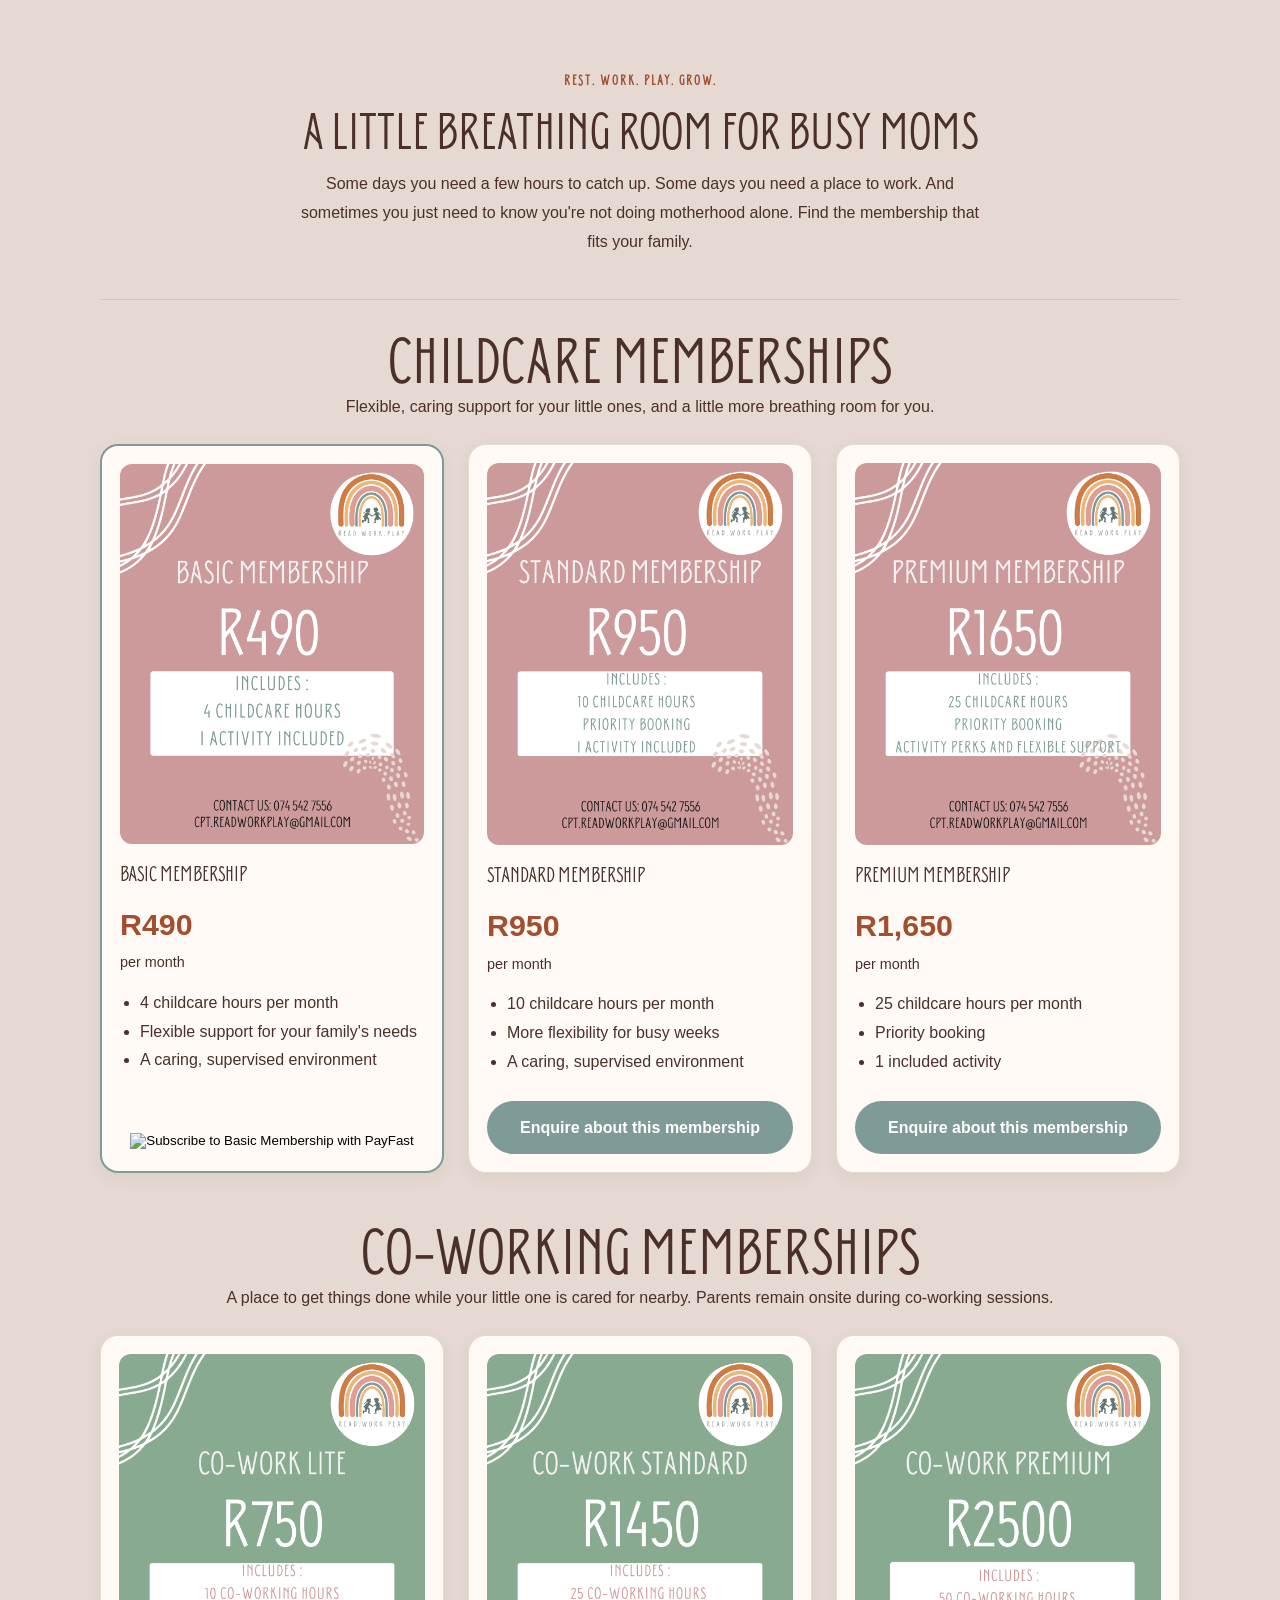
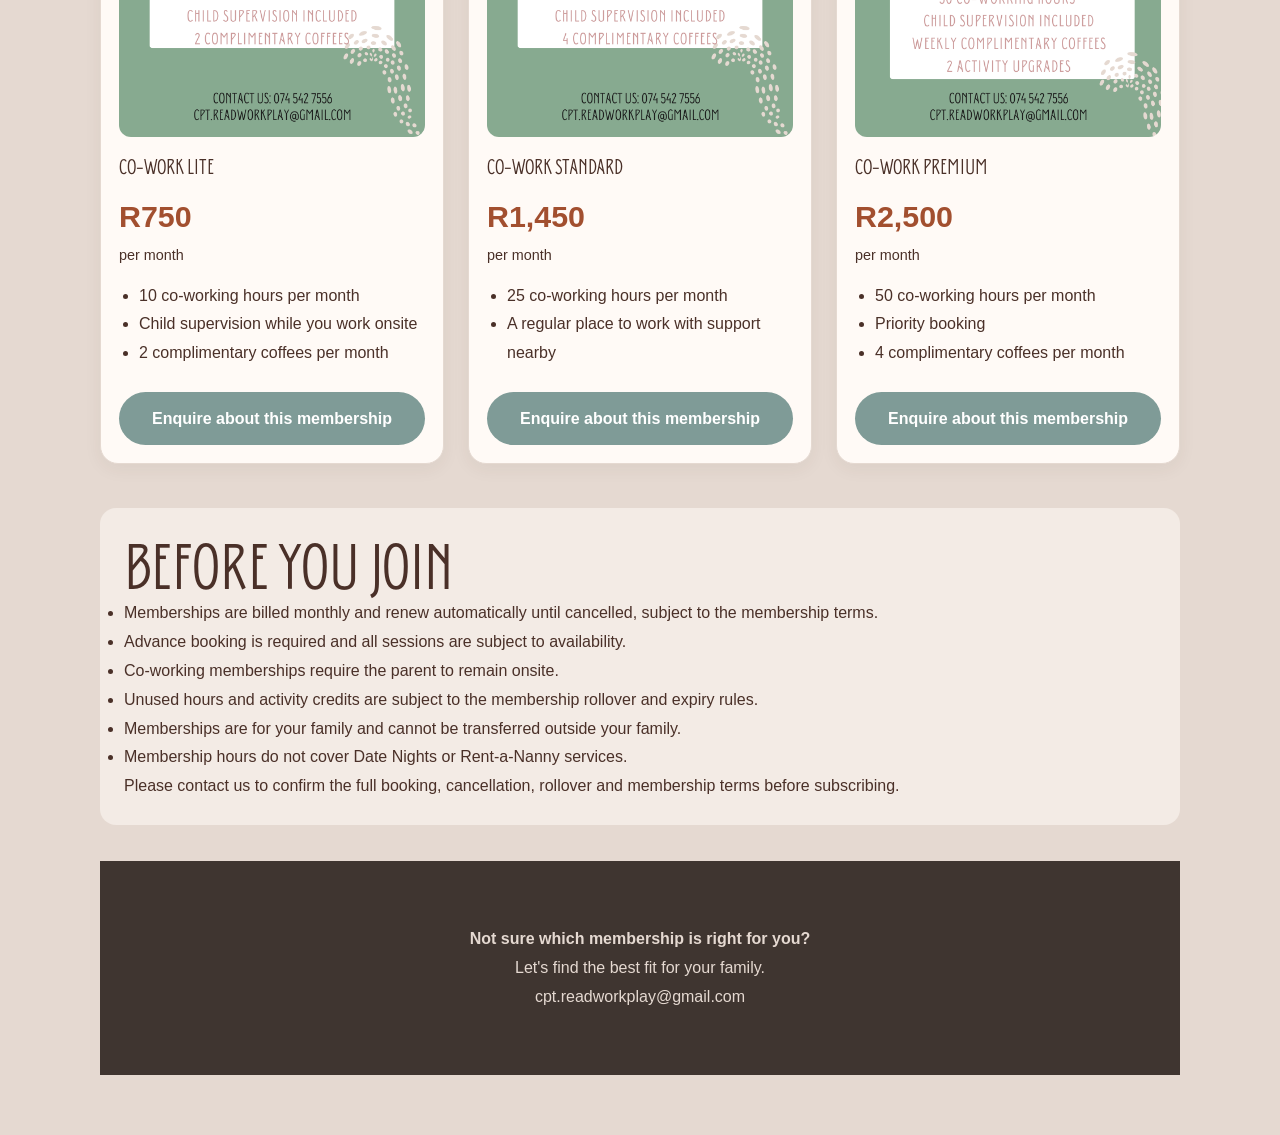
==== memberships.html @ adf9c356 "Create memberships.html" ====
<!DOCTYPE html>
<html lang="en">
<head>
  <meta charset="UTF-8">
  <meta name="viewport" content="width=device-width, initial-scale=1">
  <title>Memberships | Read.Work.Play</title>
  <meta name="description" content="Find the Read.Work.Play membership that fits your family. A little breathing room for busy moms.">
  <link rel="stylesheet" href="style.css">
  <style>
    .memberships-page {
      max-width: 1120px;
      margin: 0 auto;
      padding: 32px 20px 60px;
      color: #4A3028;
    }
    .memberships-hero {
      text-align: center;
      padding: 36px 12px 42px;
    }
    .memberships-hero .eyebrow {
      color: #A24F2F;
      font-weight: bold;
      letter-spacing: 2px;
      font-size: .85rem;
    }
    .memberships-hero h1 {
      font-size: clamp(2rem, 5vw, 3.2rem);
      margin: 12px 0;
    }
    .memberships-hero p {
      max-width: 680px;
      margin: 0 auto;
      line-height: 1.8;
    }
    .membership-section {
      margin: 26px 0 44px;
    }
    .membership-section > h2,
    .membership-section > p {
      text-align: center;
    }
    .membership-section > p {
      line-height: 1.7;
      margin-bottom: 24px;
    }
    .membership-grid {
      display: grid;
      grid-template-columns: repeat(auto-fit, minmax(min(100%, 285px), 1fr));
      gap: 24px;
      align-items: stretch;
    }
    .membership-card {
      display: flex;
      flex-direction: column;
      background: #FFFAF6;
      border: 1px solid #E5D9D1;
      border-radius: 18px;
      padding: 18px;
      overflow: hidden;
      box-shadow: 0 5px 18px rgba(74, 48, 40, .06);
    }
    .membership-card.featured {
      border: 2px solid #7F9B97;
    }
    .membership-image {
      display: block;
      width: 100%;
      height: auto;
      border-radius: 12px;
      margin-bottom: 18px;
    }
    .membership-card h3 {
      font-size: 1.35rem;
      margin: 0 0 8px;
    }
    .membership-price {
      font-size: 1.9rem;
      font-weight: 700;
      color: #A24F2F;
      margin: 6px 0 0;
    }
    .membership-frequency {
      font-size: .9rem;
      margin: 0 0 14px;
    }
    .membership-card ul {
      padding-left: 20px;
      line-height: 1.8;
      margin: 0 0 24px;
    }
    .membership-card form {
      text-align: center;
      margin-top: auto;
    }
    .membership-card input[type="image"] {
      max-width: 100%;
    }
    .membership-button {
      display: inline-block;
      margin-top: auto;
      padding: 13px 18px;
      border-radius: 30px;
      background: #7F9B97;
      color: #fff;
      text-decoration: none;
      text-align: center;
      font-weight: 600;
    }
    .membership-button:hover {
      background: #4A3028;
    }
    .membership-terms {
      background: #F3EBE5;
      border-radius: 16px;
      padding: 24px;
      line-height: 1.8;
      margin-top: 32px;
    }
    .membership-terms h2 {
      margin-top: 0;
    }
    .membership-contact {
      text-align: center;
      line-height: 1.8;
      margin-top: 36px;
    }
    @media (max-width: 600px) {
      .memberships-page {
        padding: 18px 14px 40px;
      }
      .memberships-hero {
        padding: 24px 4px 30px;
      }
      .membership-card {
        padding: 14px;
      }
    }
  </style>
</head>
<body>
  <main class="memberships-page">

    <header class="memberships-hero">
      <p class="eyebrow">REST. WORK. PLAY. GROW.</p>
      <h1>A little breathing room for busy moms</h1>
      <p>Some days you need a few hours to catch up. Some days you need a place to work. And sometimes you just need to know you're not doing motherhood alone. Find the membership that fits your family.</p>
    </header>

    <section class="membership-section">
      <h2>Childcare memberships</h2>
      <p>Flexible, caring support for your little ones, and a little more breathing room for you.</p>

      <div class="membership-grid">

        <article class="membership-card featured">
          <img class="membership-image" src="Basic%20.png" alt="Basic Childcare Membership" loading="lazy">
          <h3>Basic Membership</h3>
          <p class="membership-price">R490</p>
          <p class="membership-frequency">per month</p>
          <ul>
            <li>4 childcare hours per month</li>
            <li>Flexible support for your family's needs</li>
            <li>A caring, supervised environment</li>
          </ul>
          <form action="https://payment.payfast.io/eng/process" method="post">
            <input type="hidden" name="cmd" value="_paynow">
            <input type="hidden" name="receiver" value="25093428">
            <input type="hidden" name="amount" value="490">
            <input type="hidden" name="item_name" value="Basic Membership">
            <input type="hidden" name="item_description" value="4 childcare hours per month in a caring, supervised environment.">
            <input type="hidden" name="subscription_type" value="1">
            <input type="hidden" name="recurring_amount" value="490">
            <input type="hidden" name="cycles" value="0">
            <input type="hidden" name="frequency" value="3">
            <input type="image" src="https://my.payfast.io/images/buttons/Subscribe/Primary-Large-Subscribe.png" alt="Subscribe to Basic Membership with PayFast">
          </form>
        </article>

        <article class="membership-card">
          <img class="membership-image" src="Standard.png" alt="Standard Childcare Membership" loading="lazy">
          <h3>Standard Membership</h3>
          <p class="membership-price">R950</p>
          <p class="membership-frequency">per month</p>
          <ul>
            <li>10 childcare hours per month</li>
            <li>More flexibility for busy weeks</li>
            <li>A caring, supervised environment</li>
          </ul>
          <a class="membership-button" href="mailto:cpt.readworkplay@gmail.com?subject=Standard%20Membership%20Enquiry">Enquire about this membership</a>
        </article>

        <article class="membership-card">
          <img class="membership-image" src="Premium.png" alt="Premium Childcare Membership" loading="lazy">
          <h3>Premium Membership</h3>
          <p class="membership-price">R1,650</p>
          <p class="membership-frequency">per month</p>
          <ul>
            <li>25 childcare hours per month</li>
            <li>Priority booking</li>
            <li>1 included activity</li>
          </ul>
          <a class="membership-button" href="mailto:cpt.readworkplay@gmail.com?subject=Premium%20Membership%20Enquiry">Enquire about this membership</a>
        </article>

      </div>
    </section>

    <section class="membership-section">
      <h2>Co-working memberships</h2>
      <p>A place to get things done while your little one is cared for nearby. Parents remain onsite during co-working sessions.</p>

      <div class="membership-grid">

        <article class="membership-card">
          <img class="membership-image" src="Lite.png" alt="Co-Work Lite Membership" loading="lazy">
          <h3>Co-Work Lite</h3>
          <p class="membership-price">R750</p>
          <p class="membership-frequency">per month</p>
          <ul>
            <li>10 co-working hours per month</li>
            <li>Child supervision while you work onsite</li>
            <li>2 complimentary coffees per month</li>
          </ul>
          <a class="membership-button" href="mailto:cpt.readworkplay@gmail.com?subject=Co-Work%20Lite%20Enquiry">Enquire about this membership</a>
        </article>

        <article class="membership-card">
          <img class="membership-image" src="co-work%20standard.png" alt="Co-Work Standard Membership" loading="lazy">
          <h3>Co-Work Standard</h3>
          <p class="membership-price">R1,450</p>
          <p class="membership-frequency">per month</p>
          <ul>
            <li>25 co-working hours per month</li>
            <li>A regular place to work with support nearby</li>
          </ul>
          <a class="membership-button" href="mailto:cpt.readworkplay@gmail.com?subject=Co-Work%20Standard%20Enquiry">Enquire about this membership</a>
        </article>

        <article class="membership-card">
          <img class="membership-image" src="co-work%20premium.png" alt="Co-Work Premium Membership" loading="lazy">
          <h3>Co-Work Premium</h3>
          <p class="membership-price">R2,500</p>
          <p class="membership-frequency">per month</p>
          <ul>
            <li>50 co-working hours per month</li>
            <li>Priority booking</li>
            <li>4 complimentary coffees per month</li>
          </ul>
          <a class="membership-button" href="mailto:cpt.readworkplay@gmail.com?subject=Co-Work%20Premium%20Enquiry">Enquire about this membership</a>
        </article>

      </div>
    </section>

    <section class="membership-terms">
      <h2>Before you join</h2>
      <ul>
        <li>Memberships are billed monthly and renew automatically until cancelled, subject to the membership terms.</li>
        <li>Advance booking is required and all sessions are subject to availability.</li>
        <li>Co-working memberships require the parent to remain onsite.</li>
        <li>Unused hours and activity credits are subject to the membership rollover and expiry rules.</li>
        <li>Memberships are for your family and cannot be transferred outside your family.</li>
        <li>Membership hours do not cover Date Nights or Rent-a-Nanny services.</li>
      </ul>
      <p>Please contact us to confirm the full booking, cancellation, rollover and membership terms before subscribing.</p>
    </section>

    <footer class="membership-contact">
      <p><strong>Not sure which membership is right for you?</strong></p>
      <p>Let's find the best fit for your family.</p>
      <p><a href="mailto:cpt.readworkplay@gmail.com">cpt.readworkplay@gmail.com</a></p>
    </footer>

  </main>
</body>
</html>
---- style.css ----
@font-face {
    font-family: "Donau";
    src: url("Donau%20Neue_Uppercase.otf") format("opentype");
    font-weight: 400;
    font-style: normal;
}

:root {
    --teal: #7F9B97;
    --pink: #E09D94;
    --peach: #EDB777;
    --cream: #E5D9D1;
    --rust: #A24F2F;
    --dark: #3F3530;
    --white: #FFFDF9;
}

* {
    margin: 0;
    padding: 0;
    box-sizing: border-box;
}

html {
    scroll-behavior: smooth;
}

body {
    background: var(--cream);
    color: var(--dark);
    font-family: Arial, Helvetica, sans-serif;
    line-height: 1.7;
}

a {
    color: inherit;
    text-decoration: none;
}

img {
    width: 100%;
    height: 100%;
    object-fit: cover;
    display: block;
}

h1,
h2,
h3,
.logo,
.button,
.eyebrow,
.nav-links a {
    font-family: "Donau", Arial, sans-serif;
    text-transform: uppercase;
    font-weight: 400;
}

h1,
h2,
h3 {
    line-height: 1.05;
}

h1 {
    font-size: clamp(3.5rem, 7vw, 7.5rem);
}

h2 {
    font-size: clamp(2.8rem, 5vw, 5.5rem);
}

h3 {
    font-size: clamp(1.8rem, 3vw, 2.8rem);
}

.eyebrow {
    font-size: .82rem;
    letter-spacing: .14em;
    color: var(--rust);
    margin-bottom: 1.2rem;
}

/* NAV */

header {
    position: sticky;
    top: 0;
    z-index: 100;
    background: rgba(229,217,209,.94);
    backdrop-filter: blur(12px);
    border-bottom: 1px solid rgba(63,53,48,.1);
}

.navbar {
    max-width: 1400px;
    margin: auto;
    padding: 1rem 5%;
    display: flex;
    justify-content: space-between;
    align-items: center;
}

.logo {
    font-size: 1rem;
    letter-spacing: .14em;
}

.nav-links {
    display: flex;
    gap: 1.5rem;
    align-items: center;
}

.nav-links a {
    font-size: .68rem;
    letter-spacing: .12em;
}

.nav-button {
    background: var(--rust);
    color: var(--white);
    padding: .75rem 1.2rem;
    border-radius: 100px;
}

/* HERO */

.hero {
    min-height: 86vh;
    padding: 5rem 5%;
    display: grid;
    grid-template-columns: 1fr 1fr;
    gap: 4rem;
    align-items: center;
    max-width: 1500px;
    margin: auto;
}

.hero-copy {
    max-width: 700px;
}

.hero h1 {
    color: var(--rust);
    margin-bottom: 1.8rem;
}

.hero h1 span {
    color: var(--teal);
    display: block;
}

.hero-text {
    max-width: 600px;
    font-size: 1.15rem;
}

.hero-buttons {
    display: flex;
    flex-wrap: wrap;
    gap: .8rem;
    margin-top: 2rem;
}

.button {
    display: inline-block;
    padding: .95rem 1.5rem;
    border-radius: 100px;
    font-size: .7rem;
    letter-spacing: .12em;
    transition: transform .2s ease;
}

.button:hover {
    transform: translateY(-3px);
}

.primary {
    background: var(--rust);
    color: var(--white);
}

.secondary {
    border: 1.5px solid var(--dark);
}

.hero-image {
    height: 650px;
    border-radius: 3rem;
    overflow: hidden;
    background: var(--teal);
}

.image-placeholder {
    min-height: 100%;
    display: flex;
    align-items: center;
    justify-content: center;
    text-align: center;
    padding: 2rem;
    color: var(--white);
    background: var(--teal);
    font-family: "Donau", Arial, sans-serif;
    text-transform: uppercase;
    letter-spacing: .12em;
}

/* STATEMENT */

.statement {
    background: var(--rust);
    color: var(--white);
    padding: 9rem 7%;
}

.statement-inner {
    max-width: 1200px;
    margin: auto;
}

.statement h2 {
    max-width: 850px;
    margin-bottom: 3rem;
}

.statement-lines {
    display: grid;
    grid-template-columns: repeat(3, 1fr);
    gap: 2rem;
}

.statement-lines p {
    font-size: 1.15rem;
}

.statement-lines strong {
    font-family: "Donau", Arial, sans-serif;
    text-transform: uppercase;
    font-weight: 400;
    font-size: 1.5rem;
}

/* SECTION */

.section {
    padding: 8rem 5%;
}

.section-heading {
    max-width: 850px;
    margin: 0 auto 4rem;
    text-align: center;
}

.section-heading p:last-child {
    max-width: 650px;
    margin: 1.5rem auto 0;
}

/* SERVICES */

.services {
    background: var(--white);
    padding: 8rem 5%;
}

.service-grid {
    max-width: 1300px;
    margin: auto;
    display: grid;
    grid-template-columns: repeat(2, 1fr);
    gap: 2rem;
}

.service-card {
    min-height: 560px;
    border-radius: 2.5rem;
    overflow: hidden;
    display: grid;
    grid-template-rows: 280px 1fr;
}

.service-photo {
    background: var(--teal);
}

.service-content {
    padding: 2.2rem;
    display: flex;
    flex-direction: column;
    justify-content: space-between;
}

.service-card:nth-child(1) .service-content {
    background: var(--teal);
}

.service-card:nth-child(2) .service-content {
    background: var(--pink);
}

.service-card:nth-child(3) .service-content {
    background: var(--peach);
}

.service-card:nth-child(4) .service-content {
    background: var(--rust);
    color: var(--white);
}

.service-content h3 {
    margin-bottom: 1rem;
}

.service-link {
    font-family: "Donau", Arial, sans-serif;
    text-transform: uppercase;
    font-size: .7rem;
    letter-spacing: .12em;
    margin-top: 1.5rem;
}

/* PARENT SPACE */

.parent-space {
    background: var(--teal);
    padding: 8rem 5%;
}

.parent-grid {
    max-width: 1300px;
    margin: auto;
    display: grid;
    grid-template-columns: 1fr 1fr;
    gap: 5rem;
    align-items: center;
}

.parent-image {
    height: 600px;
    border-radius: 3rem;
    overflow: hidden;
}

.parent-copy h2 {
    margin-bottom: 1.5rem;
}

.parent-copy p {
    max-width: 550px;
    margin-bottom: 1.5rem;
    font-size: 1.05rem;
}

/* WHY */

.why {
    background: var(--cream);
}

.trust-grid {
    max-width: 1200px;
    margin: auto;
    display: grid;
    grid-template-columns: repeat(2, 1fr);
    gap: 1px;
    background: var(--dark);
    border: 1px solid var(--dark);
}

.trust-card {
    background: var(--cream);
    padding: 3rem;
    min-height: 280px;
}

.trust-card h3 {
    margin: 1rem 0;
}

.trust-number {
    font-family: "Donau", Arial, sans-serif;
    color: var(--rust);
}

/* HOW IT WORKS */

.how {
    background: var(--white);
}

.steps {
    max-width: 1200px;
    margin: auto;
    display: grid;
    grid-template-columns: repeat(3, 1fr);
    gap: 2rem;
}

.step {
    padding: 2.5rem;
    border-radius: 2rem;
    background: var(--pink);
}

.step:nth-child(2) {
    background: var(--peach);
}

.step:nth-child(3) {
    background: var(--teal);
}

.step-number {
    font-family: "Donau", Arial, sans-serif;
    font-size: 2rem;
    margin-bottom: 4rem;
}

.step h3 {
    margin-bottom: .8rem;
}

/* COMMUNITY */

.community {
    padding: 8rem 5%;
    background: var(--pink);
}

.community-grid {
    max-width: 1300px;
    margin: auto;
    display: grid;
    grid-template-columns: 1fr 1fr;
    gap: 5rem;
    align-items: center;
}

.community-image {
    height: 550px;
    border-radius: 3rem;
    overflow: hidden;
}

.community-copy h2 {
    margin-bottom: 1.5rem;
}

.community-copy p {
    max-width: 600px;
    margin-bottom: 1.5rem;
}

/* TEAM */

.team {
    background: var(--white);
}

.team-grid {
    max-width: 1200px;
    margin: auto;
    display: grid;
    grid-template-columns: repeat(4, 1fr);
    gap: 1.2rem;
}

.team-photo {
    height: 330px;
    border-radius: 1.5rem;
    overflow: hidden;
    background: var(--teal);
}

.team-name {
    font-family: "Donau", Arial, sans-serif;
    text-transform: uppercase;
    margin-top: .8rem;
    font-size: .8rem;
}

/* CTA */

.final-cta {
    background: var(--rust);
    color: var(--white);
    text-align: center;
    padding: 9rem 5%;
}

.final-cta-inner {
    max-width: 950px;
    margin: auto;
}

.final-cta h2 {
    margin-bottom: 2rem;
}

.final-cta p {
    max-width: 650px;
    margin: 0 auto 2rem;
}

.final-cta .eyebrow {
    color: var(--peach);
}

/* FOOTER */

footer {
    background: var(--dark);
    color: var(--cream);
    text-align: center;
    padding: 4rem 5%;
}

.footer-logo {
    font-family: "Donau", Arial, sans-serif;
    letter-spacing: .14em;
    margin-bottom: 1rem;
}

/* MOBILE */

@media (max-width: 850px) {

    .nav-links {
        display: none;
    }

    .hero,
    .parent-grid,
    .community-grid {
        grid-template-columns: 1fr;
    }

    .hero {
        padding: 4rem 6%;
        min-height: auto;
    }

    .hero-image {
        height: 450px;
        order: -1;
    }

    .hero h1 {
        font-size: clamp(3.2rem, 14vw, 5.5rem);
    }

    .statement-lines,
    .steps {
        grid-template-columns: 1fr;
    }

    .service-grid,
    .trust-grid {
        grid-template-columns: 1fr;
    }

    .service-card {
        min-height: auto;
    }

    .parent-image,
    .community-image {
        height: 400px;
    }

    .team-grid {
        grid-template-columns: repeat(2, 1fr);
    }

    .section,
    .services,
    .parent-space,
    .community,
    .final-cta {
        padding: 6rem 6%;
    }
}

@media (max-width: 500px) {

    .team-grid {
        grid-template-columns: 1fr 1fr;
    }

    .team-photo {
        height: 220px;
    }
.service-content p {
    font-size: 1rem;
    line-height: 1.7;
}

.service-link {
    font-size: .78rem;
}

.trust-card p,
.step p,
    /* Booking Terms & Conditions */
.booking-terms {
  padding: 30px 20px;
  margin-top: 40px;
  border-top: 1px solid rgba(0, 0, 0, 0.1);
  background: #faf8f4;
}

.terms-container {
  max-width: 1000px;
  margin: 0 auto;
  text-align: center;
}

.booking-terms h3 {
  font-size: 12px;
  letter-spacing: 1.5px;
  margin-bottom: 15px;
  font-weight: 600;
}

.booking-terms p {
  font-size: 10px;
  line-height: 1.6;
  margin: 0 0 10px;
  color: #666;
}

.booking-terms strong {
  color: #4a4038;
}

.terms-contact {
  margin-top: 18px !important;
}

.booking-terms a {
  color: inherit;
  text-decoration: underline;
}
.parent-copy p,
.community-copy p {
    font-size: 1rem;
    line-height: 1.7;
}
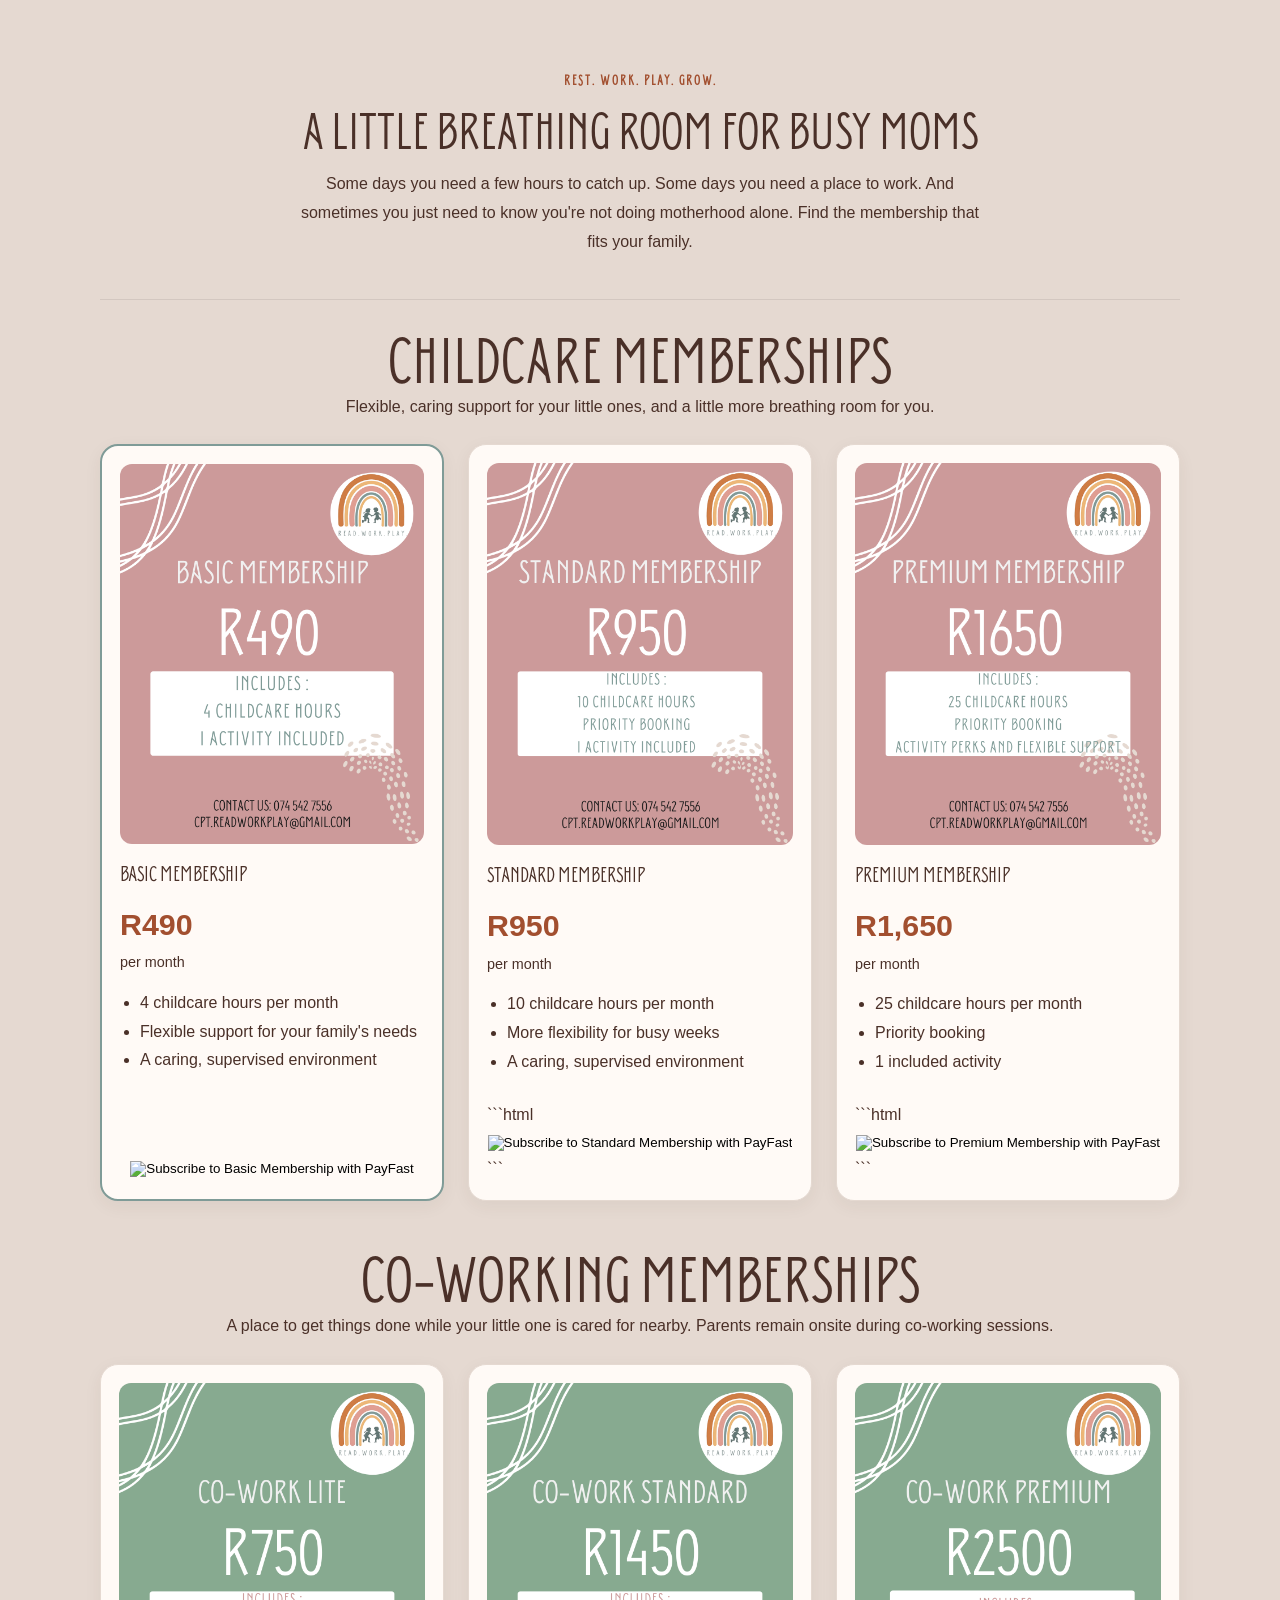
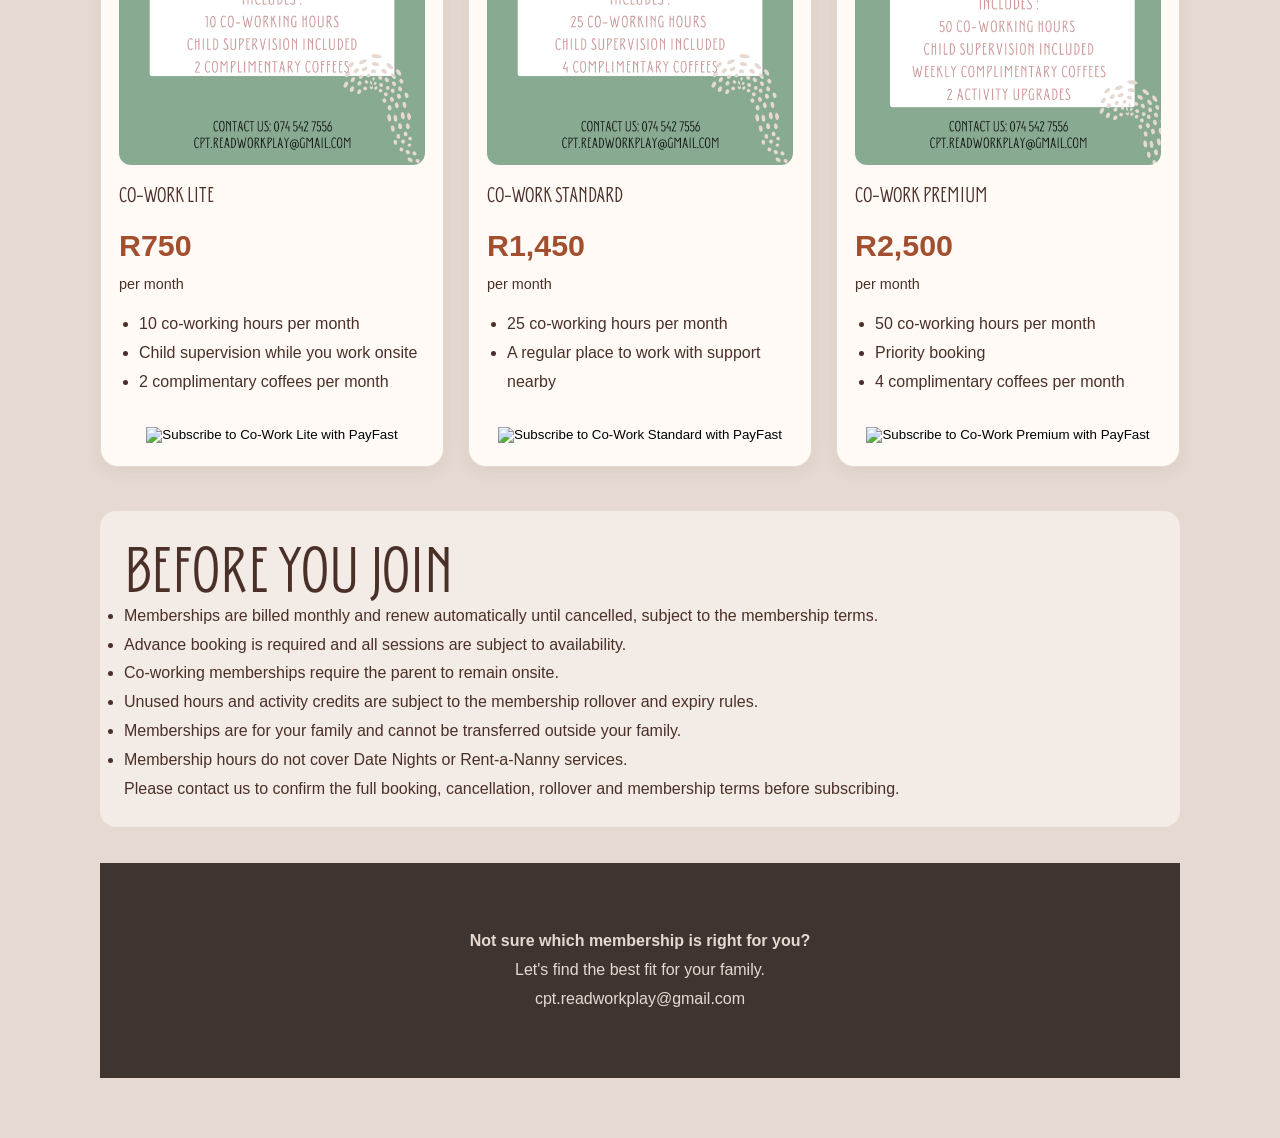
==== commit c82f4154: "Update memberships.html" ====
--- a/memberships.html
+++ b/memberships.html
@@ -187,7 +187,21 @@
             <li>More flexibility for busy weeks</li>
             <li>A caring, supervised environment</li>
           </ul>
-          <a class="membership-button" href="mailto:cpt.readworkplay@gmail.com?subject=Standard%20Membership%20Enquiry">Enquire about this membership</a>
+         ```html
+<form action="https://payment.payfast.io/eng/process" method="post">
+  <input type="hidden" name="cmd" value="_paynow">
+  <input type="hidden" name="receiver" value="25093428">
+  <input type="hidden" name="amount" value="950">
+  <input type="hidden" name="item_name" value="Standard Membership">
+  <input type="hidden" name="item_description" value="10 childcare hours per month in a caring, supervised environment.">
+  <input type="hidden" name="subscription_type" value="1">
+  <input type="hidden" name="recurring_amount" value="950">
+  <input type="hidden" name="cycles" value="0">
+  <input type="hidden" name="frequency" value="3">
+  <input type="image" src="https://my.payfast.io/images/buttons/Subscribe/Primary-Large-Subscribe.png" alt="Subscribe to Standard Membership with PayFast">
+</form>
+```
+
         </article>
 
         <article class="membership-card">
@@ -200,7 +214,21 @@
             <li>Priority booking</li>
             <li>1 included activity</li>
           </ul>
-          <a class="membership-button" href="mailto:cpt.readworkplay@gmail.com?subject=Premium%20Membership%20Enquiry">Enquire about this membership</a>
+          ```html
+<form action="https://payment.payfast.io/eng/process" method="post">
+  <input type="hidden" name="cmd" value="_paynow">
+  <input type="hidden" name="receiver" value="25093428">
+  <input type="hidden" name="amount" value="1650">
+  <input type="hidden" name="item_name" value="Premium Membership">
+  <input type="hidden" name="item_description" value="25 childcare hours per month, priority booking, and activity packs and flexible support.">
+  <input type="hidden" name="subscription_type" value="1">
+  <input type="hidden" name="recurring_amount" value="1650">
+  <input type="hidden" name="cycles" value="0">
+  <input type="hidden" name="frequency" value="3">
+  <input type="image" src="https://my.payfast.io/images/buttons/Subscribe/Primary-Large-Subscribe.png" alt="Subscribe to Premium Membership with PayFast">
+</form>
+```
+
         </article>
 
       </div>
@@ -222,7 +250,19 @@
             <li>Child supervision while you work onsite</li>
             <li>2 complimentary coffees per month</li>
           </ul>
-          <a class="membership-button" href="mailto:cpt.readworkplay@gmail.com?subject=Co-Work%20Lite%20Enquiry">Enquire about this membership</a>
+          
+<form action="https://payment.payfast.io/eng/process" method="post">
+  <input type="hidden" name="cmd" value="_paynow">
+  <input type="hidden" name="receiver" value="25093428">
+  <input type="hidden" name="amount" value="750">
+  <input type="hidden" name="item_name" value="Co-Work Lite">
+  <input type="hidden" name="item_description" value="10 co-working hours per month, child supervision while you work onsite, and 2 complimentary coffees.">
+  <input type="hidden" name="subscription_type" value="1">
+  <input type="hidden" name="recurring_amount" value="750">
+  <input type="hidden" name="cycles" value="0">
+  <input type="hidden" name="frequency" value="3">
+  <input type="image" src="https://my.payfast.io/images/buttons/Subscribe/Primary-Large-Subscribe.png" alt="Subscribe to Co-Work Lite with PayFast">
+</form>
         </article>
 
         <article class="membership-card">
@@ -234,7 +274,19 @@
             <li>25 co-working hours per month</li>
             <li>A regular place to work with support nearby</li>
           </ul>
-          <a class="membership-button" href="mailto:cpt.readworkplay@gmail.com?subject=Co-Work%20Standard%20Enquiry">Enquire about this membership</a>
+          
+<form action="https://payment.payfast.io/eng/process" method="post">
+  <input type="hidden" name="cmd" value="_paynow">
+  <input type="hidden" name="receiver" value="25093428">
+  <input type="hidden" name="amount" value="1450">
+  <input type="hidden" name="item_name" value="Co-Work Standard">
+  <input type="hidden" name="item_description" value="25 co-working hours per month, child supervision included, and 4 complimentary coffees.">
+  <input type="hidden" name="subscription_type" value="1">
+  <input type="hidden" name="recurring_amount" value="1450">
+  <input type="hidden" name="cycles" value="0">
+  <input type="hidden" name="frequency" value="3">
+  <input type="image" src="https://my.payfast.io/images/buttons/Subscribe/Primary-Large-Subscribe.png" alt="Subscribe to Co-Work Standard with PayFast">
+</form>
         </article>
 
         <article class="membership-card">
@@ -247,7 +299,20 @@
             <li>Priority booking</li>
             <li>4 complimentary coffees per month</li>
           </ul>
-          <a class="membership-button" href="mailto:cpt.readworkplay@gmail.com?subject=Co-Work%20Premium%20Enquiry">Enquire about this membership</a>
+          
+
+<form action="https://payment.payfast.io/eng/process" method="post">
+  <input type="hidden" name="cmd" value="_paynow">
+  <input type="hidden" name="receiver" value="25093428">
+  <input type="hidden" name="amount" value="2500">
+  <input type="hidden" name="item_name" value="Co-Work Premium">
+  <input type="hidden" name="item_description" value="50 co-working hours per month, child supervision included, weekly complimentary coffees, and 2 activity upgrades.">
+  <input type="hidden" name="subscription_type" value="1">
+  <input type="hidden" name="recurring_amount" value="2500">
+  <input type="hidden" name="cycles" value="0">
+  <input type="hidden" name="frequency" value="3">
+  <input type="image" src="https://my.payfast.io/images/buttons/Subscribe/Primary-Large-Subscribe.png" alt="Subscribe to Co-Work Premium with PayFast">
+</form>
         </article>
 
       </div>
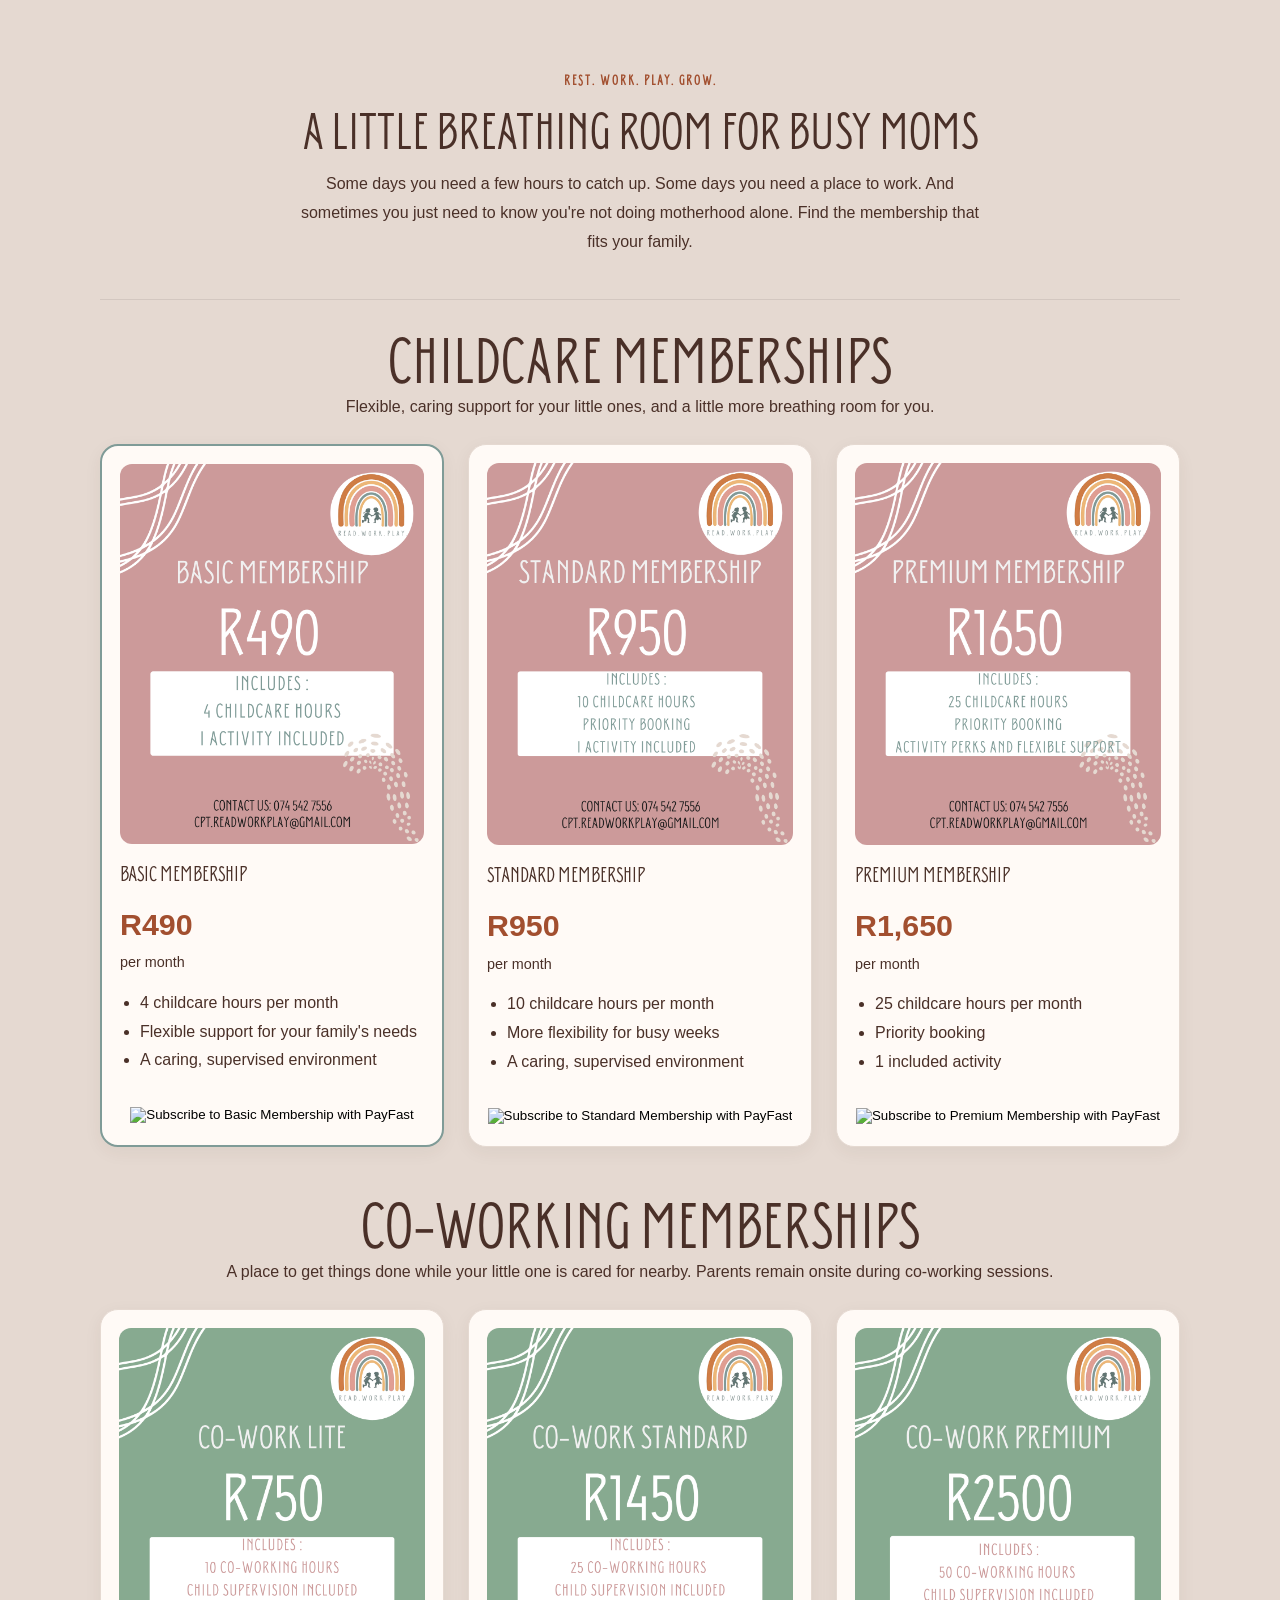
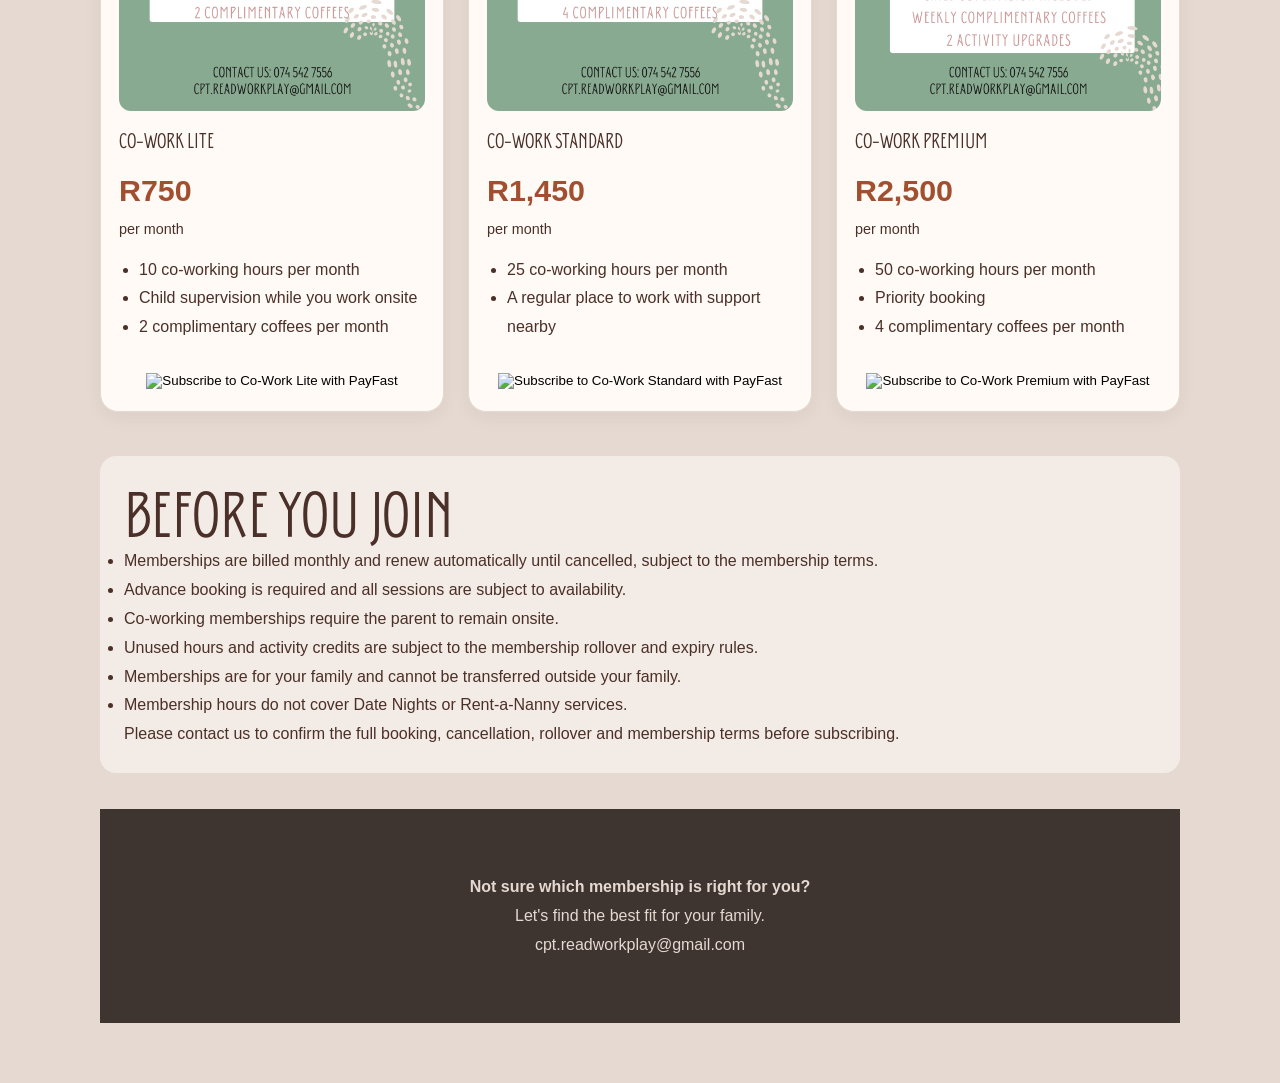
==== commit f41580be: "Update memberships.html" ====
--- a/memberships.html
+++ b/memberships.html
@@ -187,7 +187,7 @@
             <li>More flexibility for busy weeks</li>
             <li>A caring, supervised environment</li>
           </ul>
-         ```html
+         
 <form action="https://payment.payfast.io/eng/process" method="post">
   <input type="hidden" name="cmd" value="_paynow">
   <input type="hidden" name="receiver" value="25093428">
@@ -200,7 +200,7 @@
   <input type="hidden" name="frequency" value="3">
   <input type="image" src="https://my.payfast.io/images/buttons/Subscribe/Primary-Large-Subscribe.png" alt="Subscribe to Standard Membership with PayFast">
 </form>
-```
+
 
         </article>
 
@@ -214,7 +214,7 @@
             <li>Priority booking</li>
             <li>1 included activity</li>
           </ul>
-          ```html
+          
 <form action="https://payment.payfast.io/eng/process" method="post">
   <input type="hidden" name="cmd" value="_paynow">
   <input type="hidden" name="receiver" value="25093428">
@@ -227,7 +227,7 @@
   <input type="hidden" name="frequency" value="3">
   <input type="image" src="https://my.payfast.io/images/buttons/Subscribe/Primary-Large-Subscribe.png" alt="Subscribe to Premium Membership with PayFast">
 </form>
-```
+
 
         </article>
 
